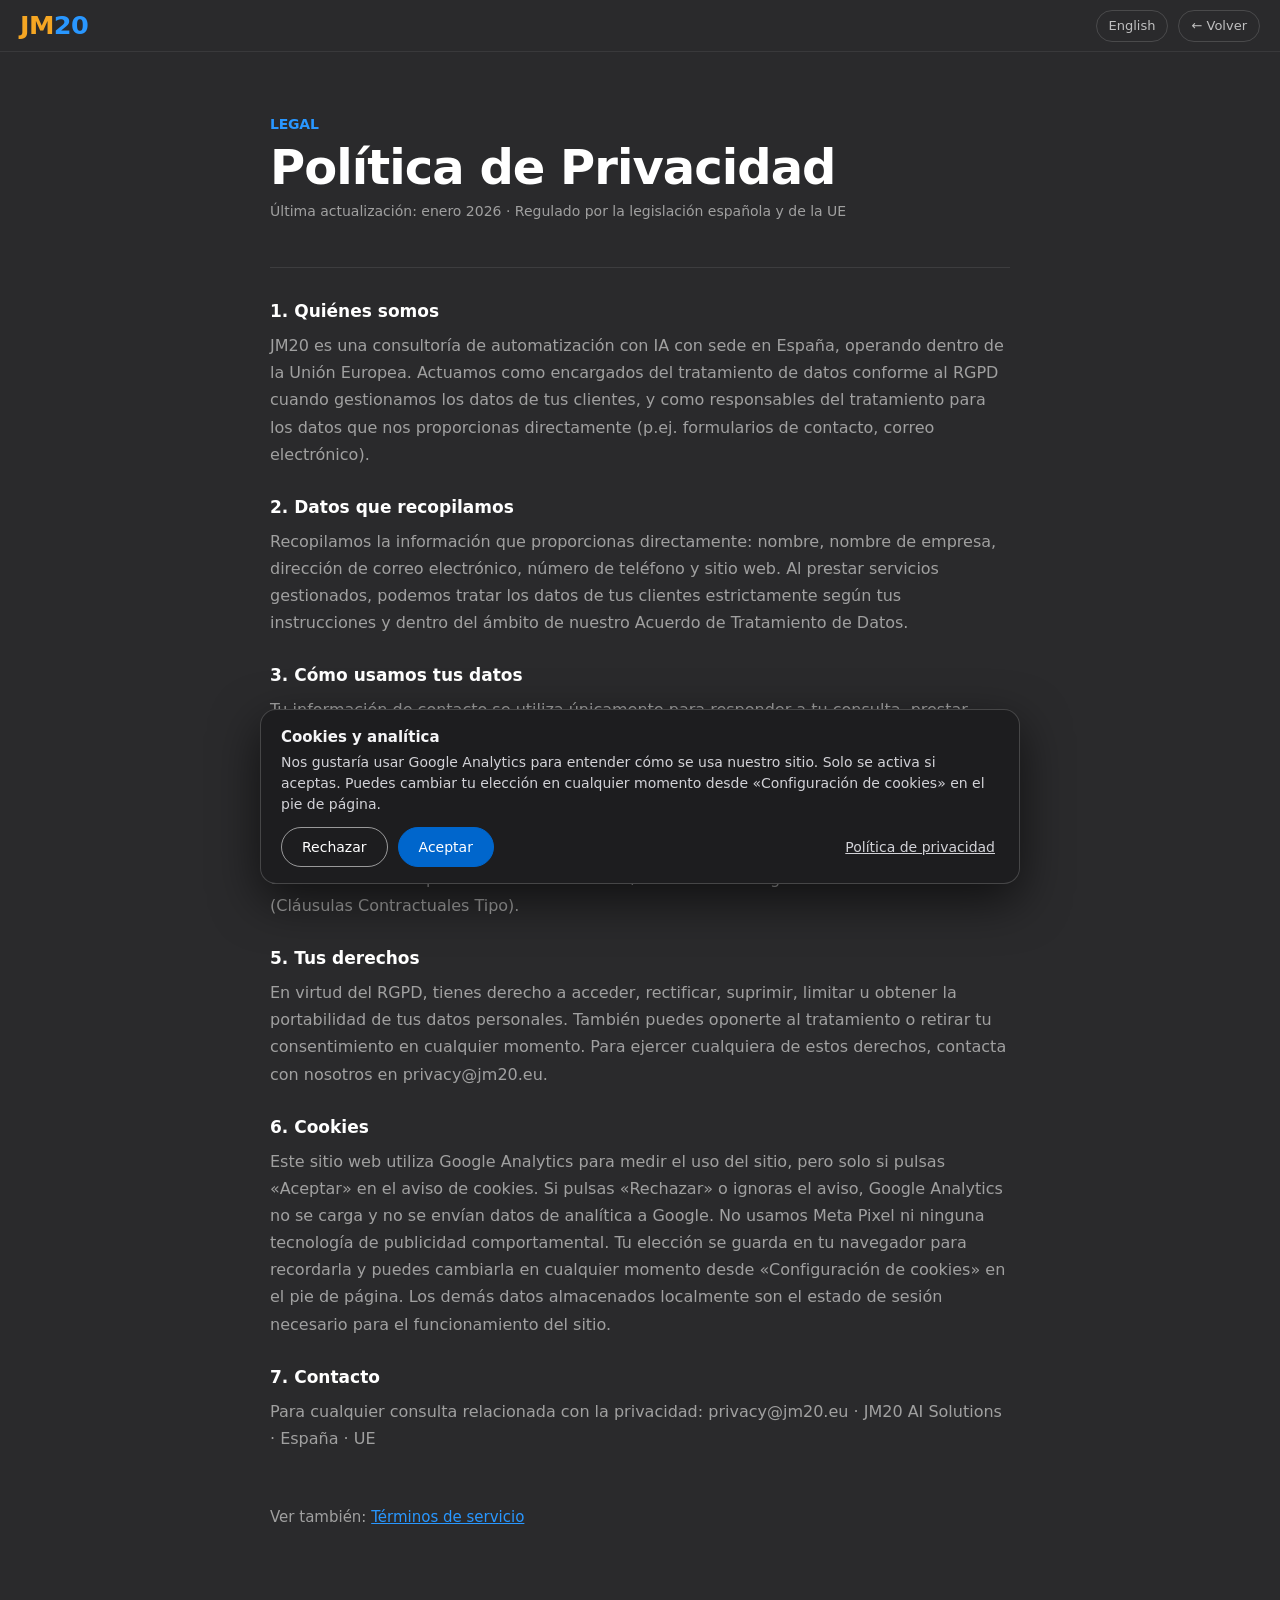
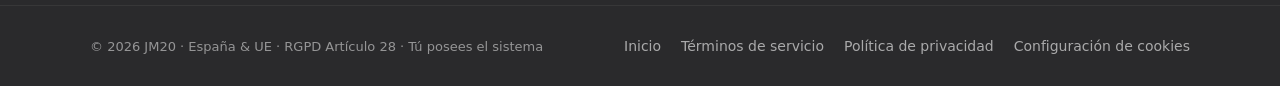
==== politica-de-privacidad.html @ 3e9ec424 "Add files via upload" ====
<!DOCTYPE html>
<html lang="es">
<head>
<script>
  /* Consent-gated analytics.
     Google Analytics is NOT loaded until the visitor clicks Accept.
     Consent defaults follow Google's documented consent-mode sequence:
     default = denied, then update = granted after the visitor agrees. */
  (function () {
    var GA_ID = 'G-CCL5B23RY5', KEY = 'jm20_consent', gaLoaded = false, banner = null;
    window.dataLayer = window.dataLayer || [];
    window.gtag = function () { dataLayer.push(arguments); };
    gtag('consent', 'default', { ad_storage: 'denied', ad_user_data: 'denied', ad_personalization: 'denied', analytics_storage: 'denied' });

    var TXT = {
      en: { title: 'Cookies & analytics', body: 'We would like to use Google Analytics to understand how our site is used. It only runs if you accept. You can change your choice at any time from “Cookie settings” in the footer.', accept: 'Accept', reject: 'Reject', more: 'Privacy policy', label: 'Cookie preferences' },
      es: { title: 'Cookies y analítica', body: 'Nos gustaría usar Google Analytics para entender cómo se usa nuestro sitio. Solo se activa si aceptas. Puedes cambiar tu elección en cualquier momento desde «Configuración de cookies» en el pie de página.', accept: 'Aceptar', reject: 'Rechazar', more: 'Política de privacidad', label: 'Preferencias de cookies' }
    };
    function lang() { return (document.documentElement.lang || 'en').slice(0, 2) === 'es' ? 'es' : 'en'; }
    function read() { try { return localStorage.getItem(KEY); } catch (e) { return null; } }
    function write(v) { try { localStorage.setItem(KEY, v); } catch (e) {} }

    function loadGA() {
      if (gaLoaded) return; gaLoaded = true;
      var sc = document.createElement('script');
      sc.async = true; sc.src = 'https://www.googletagmanager.com/gtag/js?id=' + GA_ID;
      document.head.appendChild(sc);
      gtag('js', new Date());
      gtag('consent', 'update', { analytics_storage: 'granted' });
      gtag('config', GA_ID);
    }
    function clearGACookies() {
      var host = location.hostname, parts = host.split('.'), domains = ['', host, '.' + host];
      if (parts.length > 2) domains.push('.' + parts.slice(-2).join('.'));
      document.cookie.split(';').forEach(function (c) {
        var name = c.split('=')[0].trim();
        if (name.indexOf('_ga') === 0) domains.forEach(function (d) {
          document.cookie = name + '=; expires=Thu, 01 Jan 1970 00:00:00 GMT; path=/' + (d ? '; domain=' + d : '');
        });
      });
    }
    function decide(v) {
      write(v);
      if (v === 'granted') loadGA();
      else { gtag('consent', 'update', { analytics_storage: 'denied' }); clearGACookies(); }
      hide();
    }
    function hide() { if (banner) { banner.remove(); banner = null; } }
    function paint() {
      if (!banner) return;
      var t = TXT[lang()];
      banner.setAttribute('aria-label', t.label);
      banner.querySelector('[data-k=title]').textContent = t.title;
      banner.querySelector('[data-k=body]').textContent = t.body;
      banner.querySelector('[data-k=more]').textContent = t.more;
      banner.querySelector('[data-k=reject]').textContent = t.reject;
      banner.querySelector('[data-k=accept]').textContent = t.accept;
    }
    function show() {
      if (banner) { banner.querySelector('[data-k=accept]').focus(); return; }
      if (!document.getElementById('jm20-consent-css')) {
        var st = document.createElement('style'); st.id = 'jm20-consent-css';
        st.textContent = '#jm20-consent{position:fixed;left:16px;right:16px;bottom:calc(16px + env(safe-area-inset-bottom,0px));z-index:3000;max-width:760px;margin:0 auto;background:#1d1d1f;color:#f5f5f7;border:1px solid rgba(255,255,255,.18);border-radius:16px;padding:16px 20px;box-shadow:0 16px 48px rgba(0,0,0,.6);font:14px/1.5 system-ui,-apple-system,"Segoe UI",sans-serif}#jm20-consent strong{display:block;font-size:15px;margin-bottom:4px}#jm20-consent p{margin:0 0 12px;color:#d2d2d7}#jm20-consent .jm-row{display:flex;flex-wrap:wrap;gap:10px;align-items:center}#jm20-consent button{font:500 14px system-ui,sans-serif;min-height:40px;padding:0 20px;border-radius:9999px;cursor:pointer;color:#fff}#jm20-consent .jm-accept{background:#0066cc;border:1px solid #0066cc}#jm20-consent .jm-reject{background:transparent;border:1px solid rgba(255,255,255,.55)}#jm20-consent .jm-more{background:none;border:none;text-decoration:underline;padding:0 4px;margin-left:auto;color:#d2d2d7}';
        document.head.appendChild(st);
      }
      banner = document.createElement('div');
      banner.id = 'jm20-consent'; banner.setAttribute('role', 'dialog'); banner.setAttribute('aria-modal', 'false');
      banner.setAttribute('aria-labelledby', 'jm20-consent-title'); banner.setAttribute('aria-describedby', 'jm20-consent-body');
      banner.innerHTML = '<strong id="jm20-consent-title" data-k="title"></strong><p id="jm20-consent-body" data-k="body"></p><div class="jm-row"><button type="button" class="jm-reject" data-k="reject"></button><button type="button" class="jm-accept" data-k="accept"></button><button type="button" class="jm-more" data-k="more"></button></div>';
      banner.querySelector('[data-k=accept]').addEventListener('click', function () { decide('granted'); });
      banner.querySelector('[data-k=reject]').addEventListener('click', function () { decide('denied'); });
      banner.querySelector('[data-k=more]').addEventListener('click', function () { if (window.jm20GoPage) window.jm20GoPage('legal'); else window.location.href = (lang() === 'es' ? '/politica-de-privacidad' : '/privacy-policy'); });
      banner.addEventListener('keydown', function (e) { if (e.key === 'Escape') decide('denied'); });
      document.body.appendChild(banner);
      paint();
    }
    window.jm20OpenConsent = show;
    new MutationObserver(paint).observe(document.documentElement, { attributes: true, attributeFilter: ['lang'] });
    function init() { var c = read(); if (c === 'granted') loadGA(); else if (c !== 'denied') show(); }
    if (document.readyState === 'loading') document.addEventListener('DOMContentLoaded', init); else init();
  })();
  </script>
<meta charset="UTF-8"/>
<meta name="viewport" content="width=device-width, initial-scale=1.0"/>
<title>Política de Privacidad · JM20</title>
<meta name="description" content="Política de privacidad de JM20 AI Solutions: quiénes somos, qué datos recopilamos, cómo los usamos, dónde se almacenan, tus derechos RGPD y cookies."/>
<meta name="robots" content="index, follow"/>
<link rel="canonical" href="https://jm20aisolutions.com/politica-de-privacidad"/>
<link rel="alternate" hreflang="es" href="https://jm20aisolutions.com/politica-de-privacidad"/>
<link rel="alternate" hreflang="en" href="https://jm20aisolutions.com/privacy-policy"/>
<link rel="alternate" hreflang="x-default" href="https://jm20aisolutions.com/privacy-policy"/>
<meta name="theme-color" content="#2a2a2c"/>
<meta property="og:type" content="website"/>
<meta property="og:site_name" content="JM20"/>
<meta property="og:locale" content="es_ES"/>
<meta property="og:locale:alternate" content="en_US"/>
<meta property="og:title" content="Política de Privacidad · JM20"/>
<meta property="og:description" content="Política de privacidad de JM20 AI Solutions: quiénes somos, qué datos recopilamos, cómo los usamos, dónde se almacenan, tus derechos RGPD y cookies."/>
<meta property="og:url" content="https://jm20aisolutions.com/politica-de-privacidad"/>
<meta property="og:image" content="https://jm20aisolutions.com/og-image.png"/>
<meta name="twitter:card" content="summary_large_image"/>

<style>
*{box-sizing:border-box}html{-webkit-text-size-adjust:100%;scroll-behavior:smooth}
body{margin:0;background:#2a2a2c;color:#fff;font-family:"SF Pro Text",system-ui,-apple-system,sans-serif;min-height:100vh;display:flex;flex-direction:column}
a{color:#2997ff}a:focus-visible,button:focus-visible{outline:2px solid #2997ff;outline-offset:3px;border-radius:4px}
.skip{position:absolute;left:12px;top:-64px;z-index:100;background:#fff;color:#1d1d1f;padding:12px 18px;border-radius:9999px;font-size:14px;text-decoration:none;transition:top .15s}
.skip:focus{top:8px}
.top{height:52px;display:flex;align-items:center;gap:12px;padding:0 1.25rem;border-bottom:1px solid rgba(255,255,255,.07);background:#2a2a2c}
.logo{font:600 1.6rem/1 "SF Pro Display",system-ui,-apple-system,sans-serif;letter-spacing:-.025em;text-decoration:none}
.logo .jm{color:#f5a623}.logo .n20{color:#2997ff}
.top nav{margin-left:auto;display:flex;gap:10px;align-items:center}
.pill{display:inline-flex;align-items:center;min-height:32px;border:1px solid rgba(255,255,255,.15);border-radius:9999px;padding:.35rem .75rem;color:rgba(255,255,255,.7);font-size:13px;text-decoration:none}
.pill:hover{color:#fff;border-color:rgba(255,255,255,.4)}
main{flex:1;outline:none}
.wrap{max-width:780px;margin:0 auto;padding:4rem 1.25rem}
.eyebrow{font-size:14px;color:#2997ff;font-weight:600;letter-spacing:-.224px;margin:0}
h1{font:600 clamp(1.6rem,5vw,3rem)/1.15 "SF Pro Display",system-ui,-apple-system,sans-serif;letter-spacing:-.02em;margin:.5rem 0}
.updated{color:#a0a0a0;font-size:14px;margin:0 0 3rem}
.doc{display:flex;flex-direction:column;gap:1.75rem;border-top:1px solid rgba(255,255,255,.09);padding-top:2rem}
h2{font-weight:600;font-size:clamp(14px,3.5vw,17px);line-height:1.4;margin:0 0 .5rem}
.doc p{color:#a0a0a0;font-size:clamp(13px,3.5vw,16px);line-height:1.7;margin:0}
.see{margin-top:3.5rem;font-size:15px;color:#a0a0a0}
footer{border-top:1px solid rgba(255,255,255,.06);padding:1.5rem 1.25rem}
.foot{max-width:1100px;margin:0 auto;display:flex;flex-wrap:wrap;justify-content:space-between;align-items:center;gap:1rem}
.foot p{margin:0;font-size:13px;color:rgba(255,255,255,.5)}
.foot ul{list-style:none;display:flex;flex-wrap:wrap;gap:4px 20px;margin:0;padding:0}
.foot a,.foot button{display:inline-flex;align-items:center;min-height:32px;background:none;border:0;padding:0;font:inherit;font-size:14px;color:rgba(255,255,255,.6);text-decoration:none;cursor:pointer}
.foot a:hover,.foot button:hover{color:#2997ff}
@media (prefers-reduced-motion:reduce){html{scroll-behavior:auto}.skip{transition:none}}
</style>
</head>
<body>
<a class="skip" href="#main">Saltar al contenido</a>
<header class="top">
  <a class="logo" href="/" aria-label="JM20"><span class="jm">JM</span><span class="n20">20</span></a>
  <nav aria-label="Navegación">
    <a class="pill" href="/privacy-policy" lang="en" hreflang="en">English</a>
    <a class="pill" href="/">← Volver</a>
  </nav>
</header>
<main id="main" tabindex="-1">
  <div class="wrap">
    <p class="eyebrow">LEGAL</p>
    <h1>Política de Privacidad</h1>
    <p class="updated">Última actualización: enero 2026 · Regulado por la legislación española y de la UE</p>
    <article class="doc">
      <section>
        <h2>1. Quiénes somos</h2>
        <p>JM20 es una consultoría de automatización con IA con sede en España, operando dentro de la Unión Europea. Actuamos como encargados del tratamiento de datos conforme al RGPD cuando gestionamos los datos de tus clientes, y como responsables del tratamiento para los datos que nos proporcionas directamente (p.ej. formularios de contacto, correo electrónico).</p>
      </section>
      <section>
        <h2>2. Datos que recopilamos</h2>
        <p>Recopilamos la información que proporcionas directamente: nombre, nombre de empresa, dirección de correo electrónico, número de teléfono y sitio web. Al prestar servicios gestionados, podemos tratar los datos de tus clientes estrictamente según tus instrucciones y dentro del ámbito de nuestro Acuerdo de Tratamiento de Datos.</p>
      </section>
      <section>
        <h2>3. Cómo usamos tus datos</h2>
        <p>Tu información de contacto se utiliza únicamente para responder a tu consulta, prestar nuestros servicios y enviar actualizaciones relevantes. Nunca vendemos, alquilamos ni compartimos tus datos con terceros con fines de marketing.</p>
      </section>
      <section>
        <h2>4. Almacenamiento de datos</h2>
        <p>Todos los datos se almacenan en infraestructura de la UE (Supabase, región Frankfurt). No transferimos datos personales fuera de la UE/EEE sin las salvaguardas adecuadas (Cláusulas Contractuales Tipo).</p>
      </section>
      <section>
        <h2>5. Tus derechos</h2>
        <p>En virtud del RGPD, tienes derecho a acceder, rectificar, suprimir, limitar u obtener la portabilidad de tus datos personales. También puedes oponerte al tratamiento o retirar tu consentimiento en cualquier momento. Para ejercer cualquiera de estos derechos, contacta con nosotros en privacy@jm20.eu.</p>
      </section>
      <section>
        <h2>6. Cookies</h2>
        <p>Este sitio web utiliza Google Analytics para medir el uso del sitio, pero solo si pulsas «Aceptar» en el aviso de cookies. Si pulsas «Rechazar» o ignoras el aviso, Google Analytics no se carga y no se envían datos de analítica a Google. No usamos Meta Pixel ni ninguna tecnología de publicidad comportamental. Tu elección se guarda en tu navegador para recordarla y puedes cambiarla en cualquier momento desde «Configuración de cookies» en el pie de página. Los demás datos almacenados localmente son el estado de sesión necesario para el funcionamiento del sitio.</p>
      </section>
      <section>
        <h2>7. Contacto</h2>
        <p>Para cualquier consulta relacionada con la privacidad: privacy@jm20.eu · JM20 AI Solutions · España · UE</p>
      </section>
    </article>
    <p class="see">Ver también: <a href="/terminos-de-servicio">Términos de servicio</a></p>
  </div>
</main>
<footer>
  <div class="foot">
    <p>© 2026 JM20 · España &amp; UE · RGPD Artículo 28 · Tú posees el sistema</p>
    <nav aria-label="Enlaces legales">
      <ul>
        <li><a href="/">Inicio</a></li>
        <li><a href="/terminos-de-servicio">Términos de servicio</a></li>
        <li><a href="/politica-de-privacidad">Política de privacidad</a></li>
        <li><button type="button" id="cookie-settings">Configuración de cookies</button></li>
      </ul>
    </nav>
  </div>
</footer>
<script>document.getElementById('cookie-settings').addEventListener('click',function(){if(window.jm20OpenConsent)window.jm20OpenConsent();});</script>
</body>
</html>
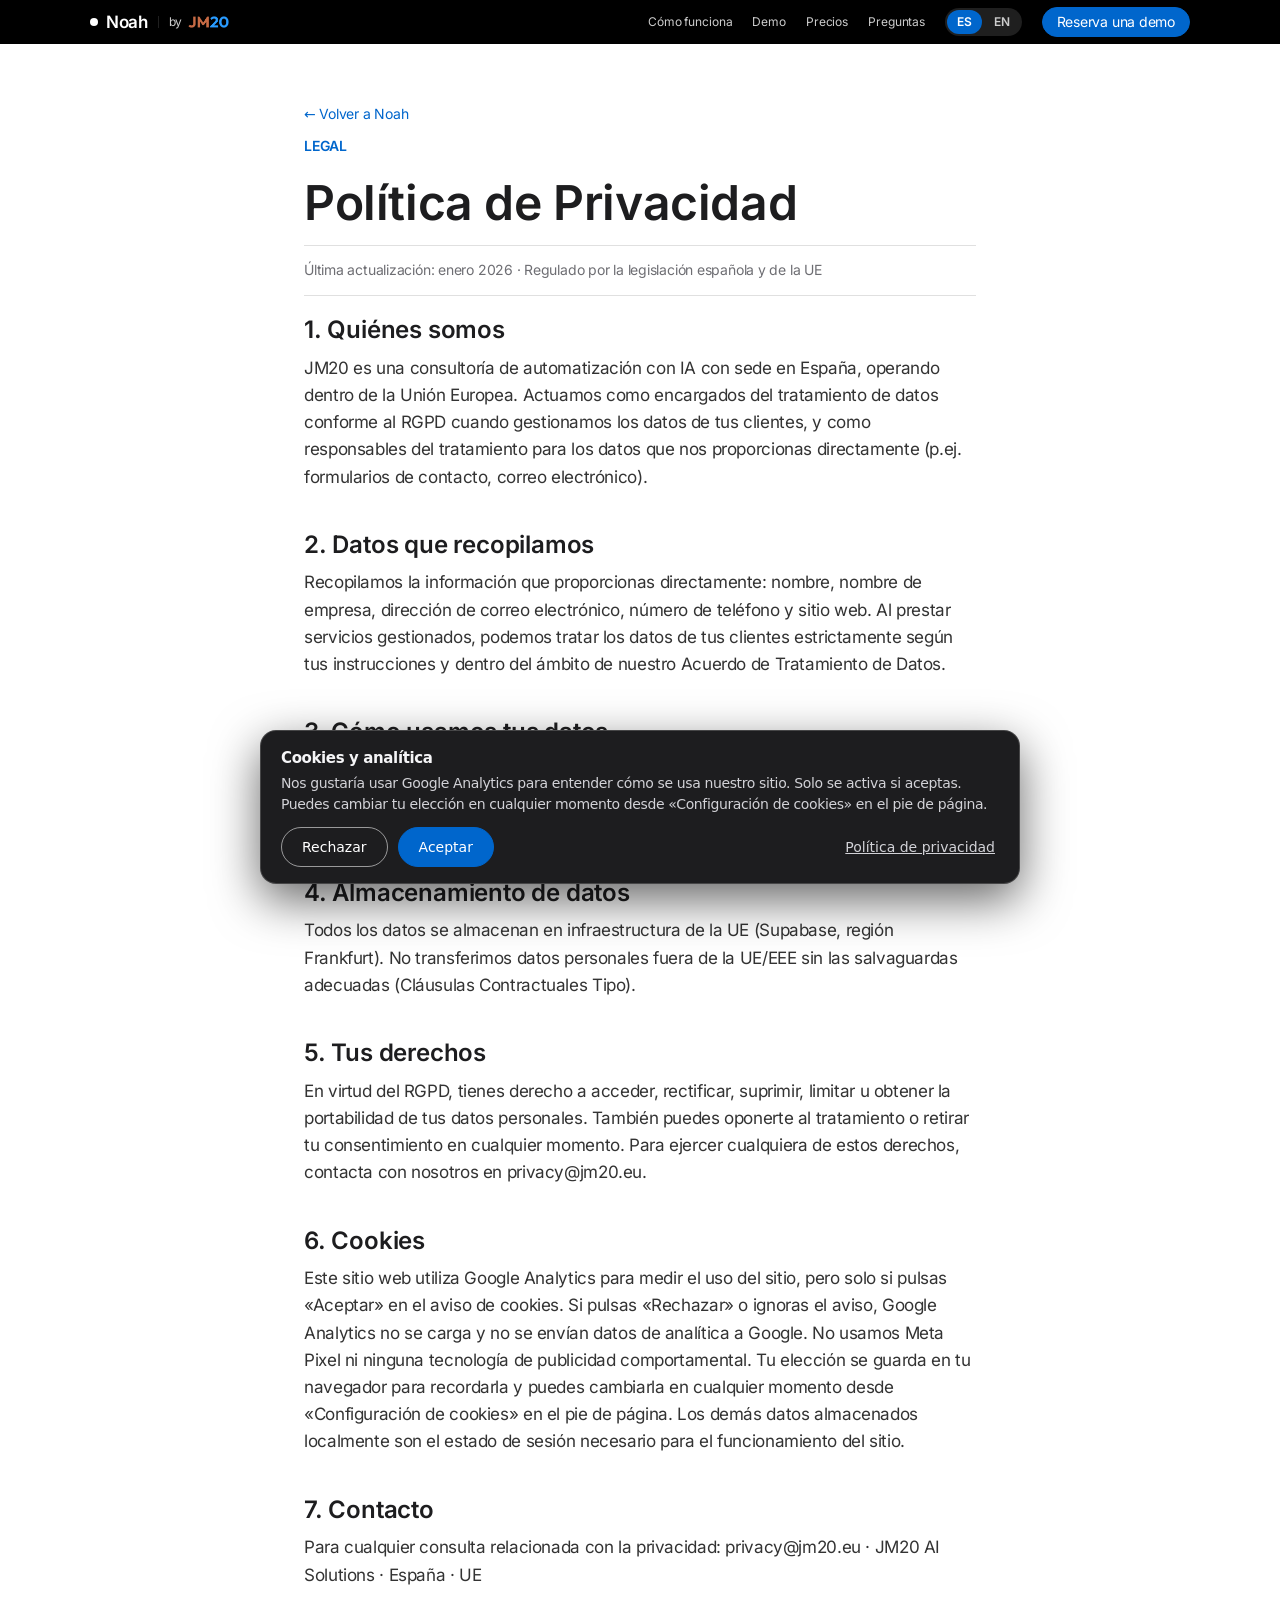
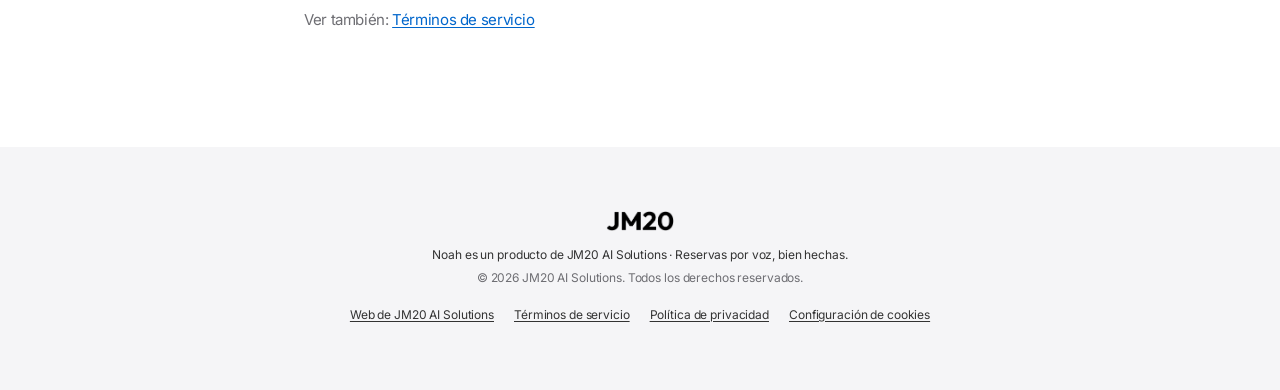
==== commit 9086964f: "Add files via upload" ====
--- a/politica-de-privacidad.html
+++ b/politica-de-privacidad.html
@@ -1,6 +1,24 @@
 <!DOCTYPE html>
 <html lang="es">
 <head>
+<meta charset="UTF-8"/>
+<meta name="viewport" content="width=device-width, initial-scale=1.0"/>
+<title>Política de Privacidad · Noah by JM20</title>
+<meta name="description" content="Política de privacidad de JM20 AI Solutions: quiénes somos, qué datos recopilamos, cómo los usamos, dónde se almacenan, tus derechos RGPD y cookies."/>
+<meta name="robots" content="index, follow"/>
+<link rel="canonical" href="https://jm20aisolutions.com/politica-de-privacidad"/>
+<meta name="theme-color" content="#000000"/>
+<meta property="og:type" content="website"/>
+<meta property="og:site_name" content="JM20 AI Solutions"/>
+<meta property="og:locale" content="es_ES"/>
+<meta property="og:title" content="Política de Privacidad · Noah by JM20"/>
+<meta property="og:description" content="Política de privacidad de JM20 AI Solutions: quiénes somos, qué datos recopilamos, cómo los usamos, dónde se almacenan, tus derechos RGPD y cookies."/>
+<meta property="og:url" content="https://jm20aisolutions.com/politica-de-privacidad"/>
+<meta property="og:image" content="https://noah.jm20aisolutions.com/og-image.png"/>
+<link rel="icon" type="image/png" sizes="64x64" href="/favicon.png"/>
+<link rel="apple-touch-icon" href="/apple-touch-icon.png"/>
+<link rel="stylesheet" href="/legal.css"/>
+<style id="jm20-consent-css">#jm20-consent{position:fixed;left:16px;right:16px;bottom:calc(16px + env(safe-area-inset-bottom,0px));z-index:3000;max-width:760px;margin:0 auto;background:#1d1d1f;color:#f5f5f7;border:1px solid rgba(255,255,255,.18);border-radius:16px;padding:16px 20px;box-shadow:0 16px 48px rgba(0,0,0,.6);font:14px/1.5 system-ui,-apple-system,"Segoe UI",sans-serif}#jm20-consent strong{display:block;font-size:15px;margin-bottom:4px}#jm20-consent p{margin:0 0 12px;color:#d2d2d7}#jm20-consent .jm-row{display:flex;flex-wrap:wrap;gap:10px;align-items:center}#jm20-consent button{font:500 14px system-ui,sans-serif;min-height:40px;padding:0 20px;border-radius:9999px;cursor:pointer;color:#fff}#jm20-consent .jm-accept{background:#0066cc;border:1px solid #0066cc}#jm20-consent .jm-reject{background:transparent;border:1px solid rgba(255,255,255,.55)}#jm20-consent .jm-more{background:none;border:none;text-decoration:underline;padding:0 4px;margin-left:auto;color:#d2d2d7}</style>
 <script>
   /* Consent-gated analytics.
      Google Analytics is NOT loaded until the visitor clicks Accept.
@@ -69,7 +87,7 @@
       banner.innerHTML = '<strong id="jm20-consent-title" data-k="title"></strong><p id="jm20-consent-body" data-k="body"></p><div class="jm-row"><button type="button" class="jm-reject" data-k="reject"></button><button type="button" class="jm-accept" data-k="accept"></button><button type="button" class="jm-more" data-k="more"></button></div>';
       banner.querySelector('[data-k=accept]').addEventListener('click', function () { decide('granted'); });
       banner.querySelector('[data-k=reject]').addEventListener('click', function () { decide('denied'); });
-      banner.querySelector('[data-k=more]').addEventListener('click', function () { if (window.jm20GoPage) window.jm20GoPage('legal'); else window.location.href = (lang() === 'es' ? '/politica-de-privacidad' : '/privacy-policy'); });
+      banner.querySelector('[data-k=more]').addEventListener('click', function () { window.location.href = (lang() === 'es' ? '/politica-de-privacidad' : '/privacy-policy'); });
       banner.addEventListener('keydown', function (e) { if (e.key === 'Escape') decide('denied'); });
       document.body.appendChild(banner);
       paint();
@@ -80,71 +98,34 @@
     if (document.readyState === 'loading') document.addEventListener('DOMContentLoaded', init); else init();
   })();
   </script>
-<meta charset="UTF-8"/>
-<meta name="viewport" content="width=device-width, initial-scale=1.0"/>
-<title>Política de Privacidad · JM20</title>
-<meta name="description" content="Política de privacidad de JM20 AI Solutions: quiénes somos, qué datos recopilamos, cómo los usamos, dónde se almacenan, tus derechos RGPD y cookies."/>
-<meta name="robots" content="index, follow"/>
-<link rel="canonical" href="https://jm20aisolutions.com/politica-de-privacidad"/>
-<link rel="alternate" hreflang="es" href="https://jm20aisolutions.com/politica-de-privacidad"/>
-<link rel="alternate" hreflang="en" href="https://jm20aisolutions.com/privacy-policy"/>
-<link rel="alternate" hreflang="x-default" href="https://jm20aisolutions.com/privacy-policy"/>
-<meta name="theme-color" content="#2a2a2c"/>
-<meta property="og:type" content="website"/>
-<meta property="og:site_name" content="JM20"/>
-<meta property="og:locale" content="es_ES"/>
-<meta property="og:locale:alternate" content="en_US"/>
-<meta property="og:title" content="Política de Privacidad · JM20"/>
-<meta property="og:description" content="Política de privacidad de JM20 AI Solutions: quiénes somos, qué datos recopilamos, cómo los usamos, dónde se almacenan, tus derechos RGPD y cookies."/>
-<meta property="og:url" content="https://jm20aisolutions.com/politica-de-privacidad"/>
-<meta property="og:image" content="https://jm20aisolutions.com/og-image.png"/>
-<meta name="twitter:card" content="summary_large_image"/>
-
-<style>
-*{box-sizing:border-box}html{-webkit-text-size-adjust:100%;scroll-behavior:smooth}
-body{margin:0;background:#2a2a2c;color:#fff;font-family:"SF Pro Text",system-ui,-apple-system,sans-serif;min-height:100vh;display:flex;flex-direction:column}
-a{color:#2997ff}a:focus-visible,button:focus-visible{outline:2px solid #2997ff;outline-offset:3px;border-radius:4px}
-.skip{position:absolute;left:12px;top:-64px;z-index:100;background:#fff;color:#1d1d1f;padding:12px 18px;border-radius:9999px;font-size:14px;text-decoration:none;transition:top .15s}
-.skip:focus{top:8px}
-.top{height:52px;display:flex;align-items:center;gap:12px;padding:0 1.25rem;border-bottom:1px solid rgba(255,255,255,.07);background:#2a2a2c}
-.logo{font:600 1.6rem/1 "SF Pro Display",system-ui,-apple-system,sans-serif;letter-spacing:-.025em;text-decoration:none}
-.logo .jm{color:#f5a623}.logo .n20{color:#2997ff}
-.top nav{margin-left:auto;display:flex;gap:10px;align-items:center}
-.pill{display:inline-flex;align-items:center;min-height:32px;border:1px solid rgba(255,255,255,.15);border-radius:9999px;padding:.35rem .75rem;color:rgba(255,255,255,.7);font-size:13px;text-decoration:none}
-.pill:hover{color:#fff;border-color:rgba(255,255,255,.4)}
-main{flex:1;outline:none}
-.wrap{max-width:780px;margin:0 auto;padding:4rem 1.25rem}
-.eyebrow{font-size:14px;color:#2997ff;font-weight:600;letter-spacing:-.224px;margin:0}
-h1{font:600 clamp(1.6rem,5vw,3rem)/1.15 "SF Pro Display",system-ui,-apple-system,sans-serif;letter-spacing:-.02em;margin:.5rem 0}
-.updated{color:#a0a0a0;font-size:14px;margin:0 0 3rem}
-.doc{display:flex;flex-direction:column;gap:1.75rem;border-top:1px solid rgba(255,255,255,.09);padding-top:2rem}
-h2{font-weight:600;font-size:clamp(14px,3.5vw,17px);line-height:1.4;margin:0 0 .5rem}
-.doc p{color:#a0a0a0;font-size:clamp(13px,3.5vw,16px);line-height:1.7;margin:0}
-.see{margin-top:3.5rem;font-size:15px;color:#a0a0a0}
-footer{border-top:1px solid rgba(255,255,255,.06);padding:1.5rem 1.25rem}
-.foot{max-width:1100px;margin:0 auto;display:flex;flex-wrap:wrap;justify-content:space-between;align-items:center;gap:1rem}
-.foot p{margin:0;font-size:13px;color:rgba(255,255,255,.5)}
-.foot ul{list-style:none;display:flex;flex-wrap:wrap;gap:4px 20px;margin:0;padding:0}
-.foot a,.foot button{display:inline-flex;align-items:center;min-height:32px;background:none;border:0;padding:0;font:inherit;font-size:14px;color:rgba(255,255,255,.6);text-decoration:none;cursor:pointer}
-.foot a:hover,.foot button:hover{color:#2997ff}
-@media (prefers-reduced-motion:reduce){html{scroll-behavior:auto}.skip{transition:none}}
-</style>
 </head>
 <body>
-<a class="skip" href="#main">Saltar al contenido</a>
-<header class="top">
-  <a class="logo" href="/" aria-label="JM20"><span class="jm">JM</span><span class="n20">20</span></a>
-  <nav aria-label="Navegación">
-    <a class="pill" href="/privacy-policy" lang="en" hreflang="en">English</a>
-    <a class="pill" href="/">← Volver</a>
-  </nav>
+<a class="skip-link" href="#main">Saltar al contenido</a>
+<header class="site-header">
+<nav class="nav">
+  <div class="nav-inner">
+    <a class="logo" href="/"><span class="logo-dot"></span>Noah<span class="logo-by"><span>by</span><img class="jm20-logo" src="/jm20-logo.png" alt="JM20"/></span></a>
+    <div class="nav-links">
+      <a class="nav-link" href="/#how">Cómo funciona</a>
+      <a class="nav-link" href="/#demo">Demo</a>
+      <a class="nav-link" href="/#pricing">Precios</a>
+      <a class="nav-link" href="/#faq">Preguntas</a>
+      <div class="lang-toggle" role="group" aria-label="Idioma">
+        <a class="lang-btn active" href="/politica-de-privacidad" lang="es" hreflang="es" aria-current="page">ES</a>
+        <a class="lang-btn" href="/privacy-policy" lang="en" hreflang="en">EN</a>
+      </div>
+      <a class="btn-primary btn-sm" href="https://cal.eu/jmsolutions-mng6gi/noah-calendar" target="_blank" rel="noopener">Reserva una demo</a>
+    </div>
+  </div>
+</nav>
 </header>
 <main id="main" tabindex="-1">
-  <div class="wrap">
+  <article class="legal">
+    <a class="back" href="/">← Volver a Noah</a>
     <p class="eyebrow">LEGAL</p>
     <h1>Política de Privacidad</h1>
-    <p class="updated">Última actualización: enero 2026 · Regulado por la legislación española y de la UE</p>
-    <article class="doc">
+    <p class="meta">Última actualización: enero 2026 · Regulado por la legislación española y de la UE</p>
+    <div class="doc">
       <section>
         <h2>1. Quiénes somos</h2>
         <p>JM20 es una consultoría de automatización con IA con sede en España, operando dentro de la Unión Europea. Actuamos como encargados del tratamiento de datos conforme al RGPD cuando gestionamos los datos de tus clientes, y como responsables del tratamiento para los datos que nos proporcionas directamente (p.ej. formularios de contacto, correo electrónico).</p>
@@ -173,22 +154,20 @@
         <h2>7. Contacto</h2>
         <p>Para cualquier consulta relacionada con la privacidad: privacy@jm20.eu · JM20 AI Solutions · España · UE</p>
       </section>
-    </article>
+    </div>
     <p class="see">Ver también: <a href="/terminos-de-servicio">Términos de servicio</a></p>
-  </div>
+  </article>
 </main>
 <footer>
-  <div class="foot">
-    <p>© 2026 JM20 · España &amp; UE · RGPD Artículo 28 · Tú posees el sistema</p>
-    <nav aria-label="Enlaces legales">
-      <ul>
-        <li><a href="/">Inicio</a></li>
-        <li><a href="/terminos-de-servicio">Términos de servicio</a></li>
-        <li><a href="/politica-de-privacidad">Política de privacidad</a></li>
-        <li><button type="button" id="cookie-settings">Configuración de cookies</button></li>
-      </ul>
-    </nav>
-  </div>
+  <img class="footer-logo" src="/jm20-logo.png" alt="JM20 AI Solutions"/>
+  <p>Noah es un producto de JM20 AI Solutions · Reservas por voz, bien hechas.</p>
+  <p>© 2026 JM20 AI Solutions. Todos los derechos reservados.</p>
+  <nav class="footer-links" aria-label="Enlaces del pie de página">
+    <a href="https://jm20aisolutions.com/">Web de JM20 AI Solutions</a>
+    <a href="/terminos-de-servicio">Términos de servicio</a>
+    <a href="/politica-de-privacidad">Política de privacidad</a>
+    <button type="button" id="cookie-settings">Configuración de cookies</button>
+  </nav>
 </footer>
 <script>document.getElementById('cookie-settings').addEventListener('click',function(){if(window.jm20OpenConsent)window.jm20OpenConsent();});</script>
 </body>
--- a/legal.css
+++ b/legal.css
@@ -0,0 +1,87 @@
+/* Inter, self-hosted (SIL OFL). Apple devices use system SF Pro and never download it. */
+@font-face{font-family:"Inter";font-style:normal;font-weight:300;font-display:swap;src:url(fonts/inter-300.woff2) format("woff2");unicode-range:U+0000-00FF,U+0131,U+0152-0153,U+02BB-02BC,U+02C6,U+02DA,U+02DC,U+0304,U+0308,U+0329,U+2000-206F,U+20AC,U+2122,U+2191,U+2193,U+2212,U+2215,U+FEFF,U+FFFD}
+@font-face{font-family:"Inter";font-style:normal;font-weight:400;font-display:swap;src:url(fonts/inter-400.woff2) format("woff2");unicode-range:U+0000-00FF,U+0131,U+0152-0153,U+02BB-02BC,U+02C6,U+02DA,U+02DC,U+0304,U+0308,U+0329,U+2000-206F,U+20AC,U+2122,U+2191,U+2193,U+2212,U+2215,U+FEFF,U+FFFD}
+@font-face{font-family:"Inter";font-style:normal;font-weight:600;font-display:swap;src:url(fonts/inter-600.woff2) format("woff2");unicode-range:U+0000-00FF,U+0131,U+0152-0153,U+02BB-02BC,U+02C6,U+02DA,U+02DC,U+0304,U+0308,U+0329,U+2000-206F,U+20AC,U+2122,U+2191,U+2193,U+2212,U+2215,U+FEFF,U+FFFD}
+:root{
+  /* Apple design tokens */
+  --primary:#0066cc;--primary-hover:#0058b0;--primary-focus:#0071e3;--primary-on-dark:#2997ff;
+  --ink:#1d1d1f;--ink-80:#333333;--ink-48:#6e6e73;
+  --on-dark:#ffffff;--body-muted:#cccccc;
+  --canvas:#ffffff;--parchment:#f5f5f7;
+  --tile-1:#272729;--tile-2:#2a2a2c;--tile-3:#252527;--black:#000000;
+  --hairline:#e0e0e0;--hairline-dark:rgba(255,255,255,.12);
+  --product-shadow:rgba(0,0,0,.22) 3px 5px 30px 0;
+  --font:-apple-system,BlinkMacSystemFont,"SF Pro Text","Inter",system-ui,sans-serif;
+  --font-display:-apple-system,BlinkMacSystemFont,"SF Pro Display","Inter",system-ui,sans-serif;
+  --section:80px;
+}
+*,*::before,*::after{margin:0;padding:0;box-sizing:border-box}
+html{scroll-behavior:smooth;scroll-padding-top:44px;-webkit-text-size-adjust:100%}
+body{background:var(--canvas);color:var(--ink);font:400 17px/1.47 var(--font);letter-spacing:-0.374px;overflow-x:hidden;-webkit-font-smoothing:antialiased}
+h1,h2,h3,h4{font-family:var(--font-display);font-weight:600}
+a{text-decoration:none;color:inherit}
+button{font-family:var(--font);color:inherit}
+img{max-width:100%;display:block}
+::selection{background:rgba(0,113,227,.25)}
+:focus-visible{outline:2px solid var(--primary-focus);outline-offset:2px}
+/* ---------- global nav: true black, 44px ---------- */
+.site-header{position:sticky;top:0;z-index:50}
+.nav{background:var(--black);height:44px}
+.nav-inner{max-width:1148px;margin:0 auto;padding:0 24px;height:44px;display:flex;align-items:center;justify-content:space-between}
+.logo{font:600 17px/1 var(--font-display);letter-spacing:-0.374px;display:flex;align-items:center;gap:8px;color:#fff}
+.logo-dot{width:8px;height:8px;border-radius:50%;background:#fff}
+.logo-by{display:inline-flex;align-items:center;gap:6px;font:400 12px/1 var(--font);color:var(--body-muted);letter-spacing:-0.12px;padding-left:10px;margin-left:2px;border-left:1px solid var(--hairline-dark)}
+.jm20-logo{height:12px;width:auto;display:inline-block}
+/* the logo asset is light-on-dark; on light surfaces render it as ink */
+.footer-logo{filter:brightness(0)}
+.nav-links{display:flex;gap:20px;align-items:center}
+.nav-link{font-size:12px;letter-spacing:-0.12px;color:var(--body-muted);transition:color .15s}
+.nav-link:hover{color:#fff}
+.lang-toggle{display:flex;background:rgba(255,255,255,.12);border-radius:9999px;padding:2px;gap:2px}
+.lang-btn{position:relative;height:24px;padding:0 10px;border-radius:9999px;border:none;background:transparent;color:var(--body-muted);font-size:12px;letter-spacing:-0.12px;font-weight:600;cursor:pointer;transition:background .15s,color .15s}
+.lang-btn::before{content:"";position:absolute;inset:-10px -3px}
+.lang-btn.active{background:var(--primary);color:#fff}
+/* ---------- buttons: pill = the action signal; press = scale(.95) ---------- */
+.btn-primary,.btn-ghost{display:inline-flex;align-items:center;justify-content:center;min-height:44px;padding:11px 22px;border-radius:9999px;font:400 17px/1.24 var(--font);letter-spacing:-0.374px;cursor:pointer;transition:transform .15s ease}
+.btn-primary{background:var(--primary);color:#fff;border:1px solid var(--primary)}
+.btn-ghost{background:transparent;color:var(--link);border:1px solid var(--link)}
+.btn-primary:active,.btn-ghost:active{transform:scale(0.95)}
+@media (hover:hover){
+.btn-primary:hover{background:var(--primary-hover)}
+.btn-ghost:hover{background:rgba(0,113,227,.08)}
+.tab-btn:hover:not(.active),.lang-btn:hover:not(.active){color:#fff}
+}
+.btn-sm{position:relative;min-height:30px;padding:0 14px;font-size:14px;letter-spacing:-0.224px}
+.btn-lg{min-height:52px;padding:14px 28px;font-size:18px;font-weight:300;letter-spacing:0}
+/* footer: parchment */
+footer{background:var(--parchment);padding:64px 24px;text-align:center}
+footer p{font-size:12px;line-height:1.4;letter-spacing:-0.12px;color:var(--ink-80)}
+footer p+p{margin-top:6px;color:var(--ink-48)}
+.footer-logo{height:20px;width:auto;margin:0 auto 16px}
+.btn-sm::before{content:"";position:absolute;inset:-7px 0}
+/* ---------- accessibility + footer links ---------- */
+.skip-link{position:absolute;left:12px;top:-64px;z-index:100;background:#fff;color:#1d1d1f;padding:12px 18px;border-radius:9999px;font-size:14px;transition:top .15s}
+.skip-link:focus{top:8px}
+main:focus{outline:none}
+.footer-links{display:flex;flex-wrap:wrap;justify-content:center;gap:4px 20px;margin-top:16px}
+.footer-links a{display:inline-flex;align-items:center;min-height:24px;font-size:12px;letter-spacing:-0.12px;color:var(--ink-80);text-decoration:underline;text-underline-offset:2px}
+.footer-links a:hover{color:var(--primary)}
+.footer-links button{display:inline-flex;align-items:center;min-height:24px;background:none;border:0;padding:0;font:inherit;font-size:12px;letter-spacing:-0.12px;color:var(--ink-80);text-decoration:underline;text-underline-offset:2px;cursor:pointer}
+.footer-links button:hover{color:var(--primary)}
+@media (max-width:833px){.nav-links a.nav-link{display:none}}
+@media (max-width:520px){.logo-by{display:none}}
+@media (prefers-reduced-motion:reduce){*,*::before,*::after{animation-duration:.001ms!important;animation-iteration-count:1!important;transition-duration:.001ms!important;scroll-behavior:auto!important}}
+a.lang-btn{display:inline-flex;align-items:center}
+.lang-btn.active{pointer-events:none}
+.legal{max-width:720px;margin:0 auto;padding:48px 24px 96px;outline:none}
+.back{display:inline-flex;align-items:center;min-height:44px;font-size:14px;letter-spacing:-0.224px;color:var(--primary)}
+.back:hover{text-decoration:underline}
+.eyebrow{font-size:14px;font-weight:600;letter-spacing:-0.224px;color:var(--primary);margin:16px 0 0}
+.legal h1{font-size:clamp(32px,6vw,48px);line-height:1.1;letter-spacing:-0.4px;margin:8px 0 16px}
+.meta{font-size:14px;letter-spacing:-0.224px;color:var(--ink-48);padding:14px 0;border-top:1px solid var(--hairline);border-bottom:1px solid var(--hairline);margin:0 0 40px}
+.legal h2{font-size:24px;line-height:1.2;letter-spacing:-0.2px;margin:40px 0 10px}
+.doc section:first-child h2{margin-top:0}
+.legal p{margin:0 0 20px}
+.doc p{color:var(--ink-80);line-height:1.6}
+.see{margin-top:48px;font-size:15px;color:var(--ink-48)}
+.see a{color:var(--primary);text-decoration:underline;text-underline-offset:2px}
